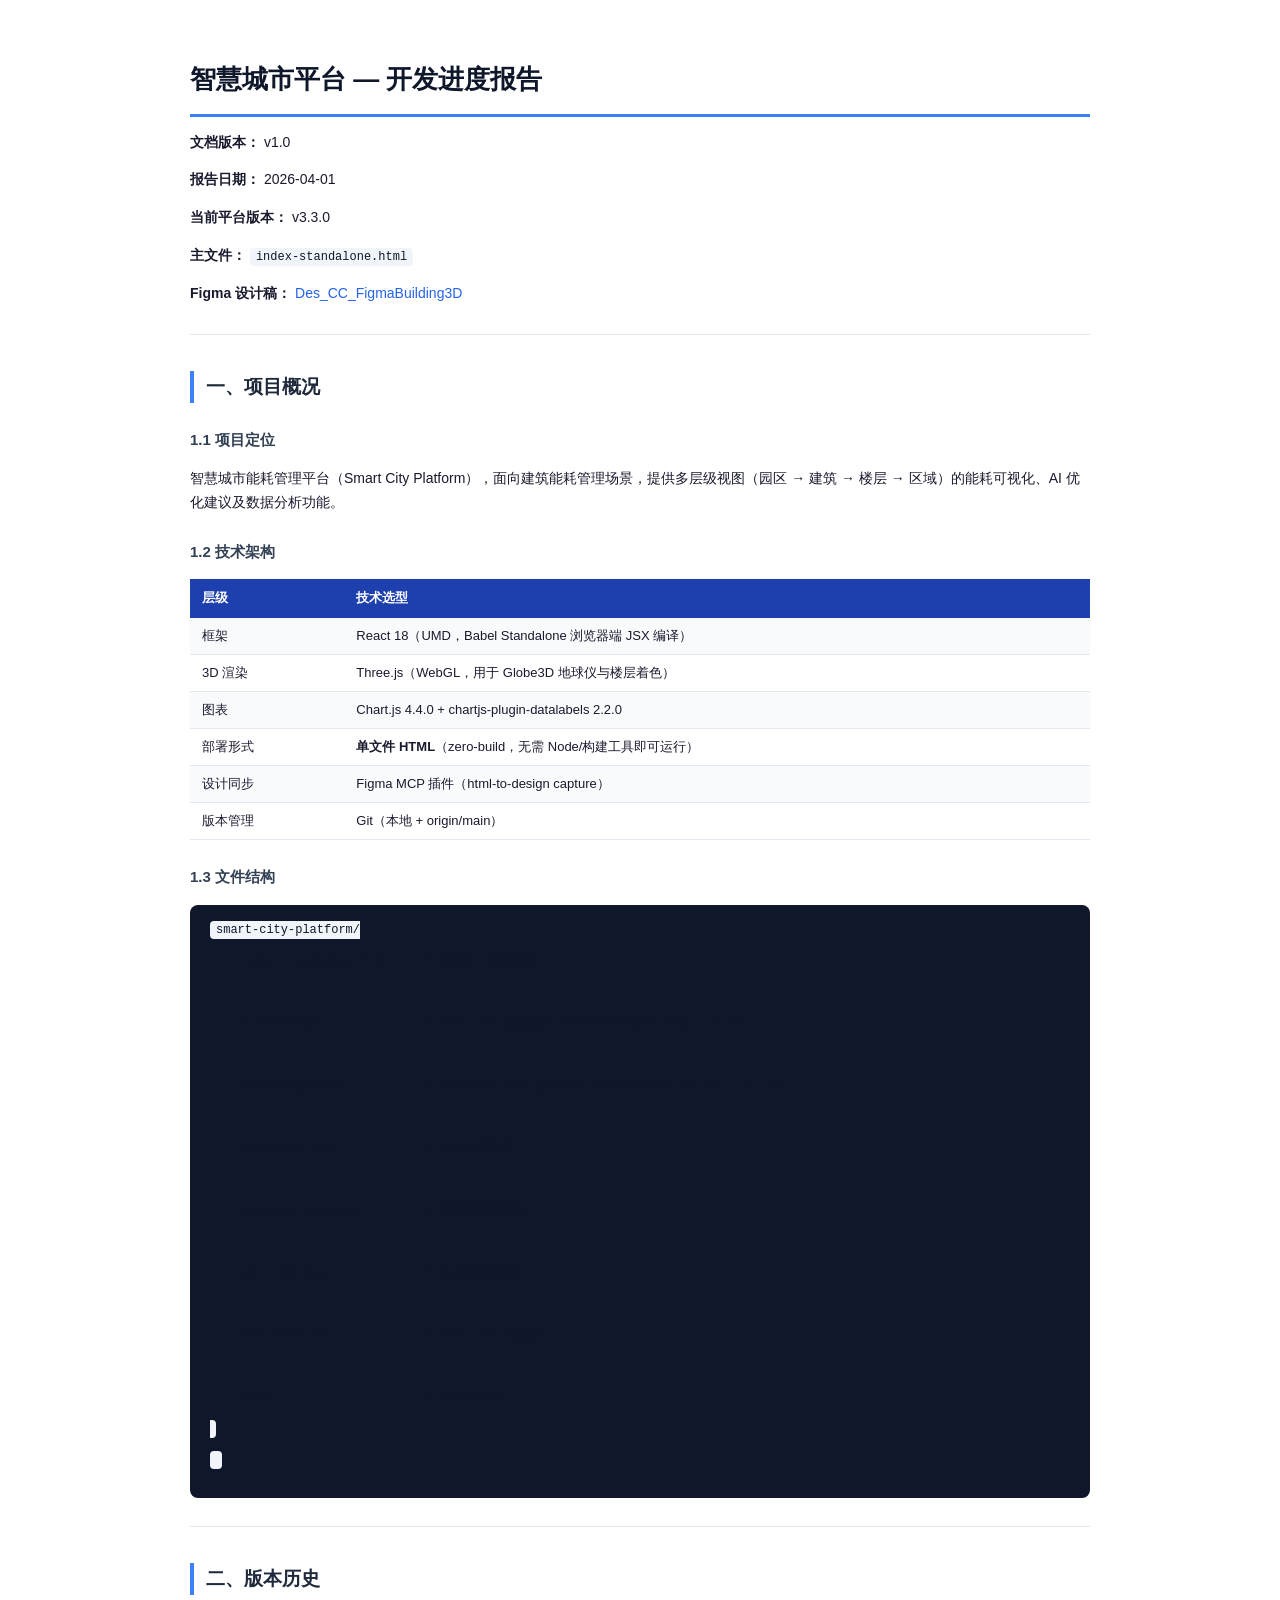
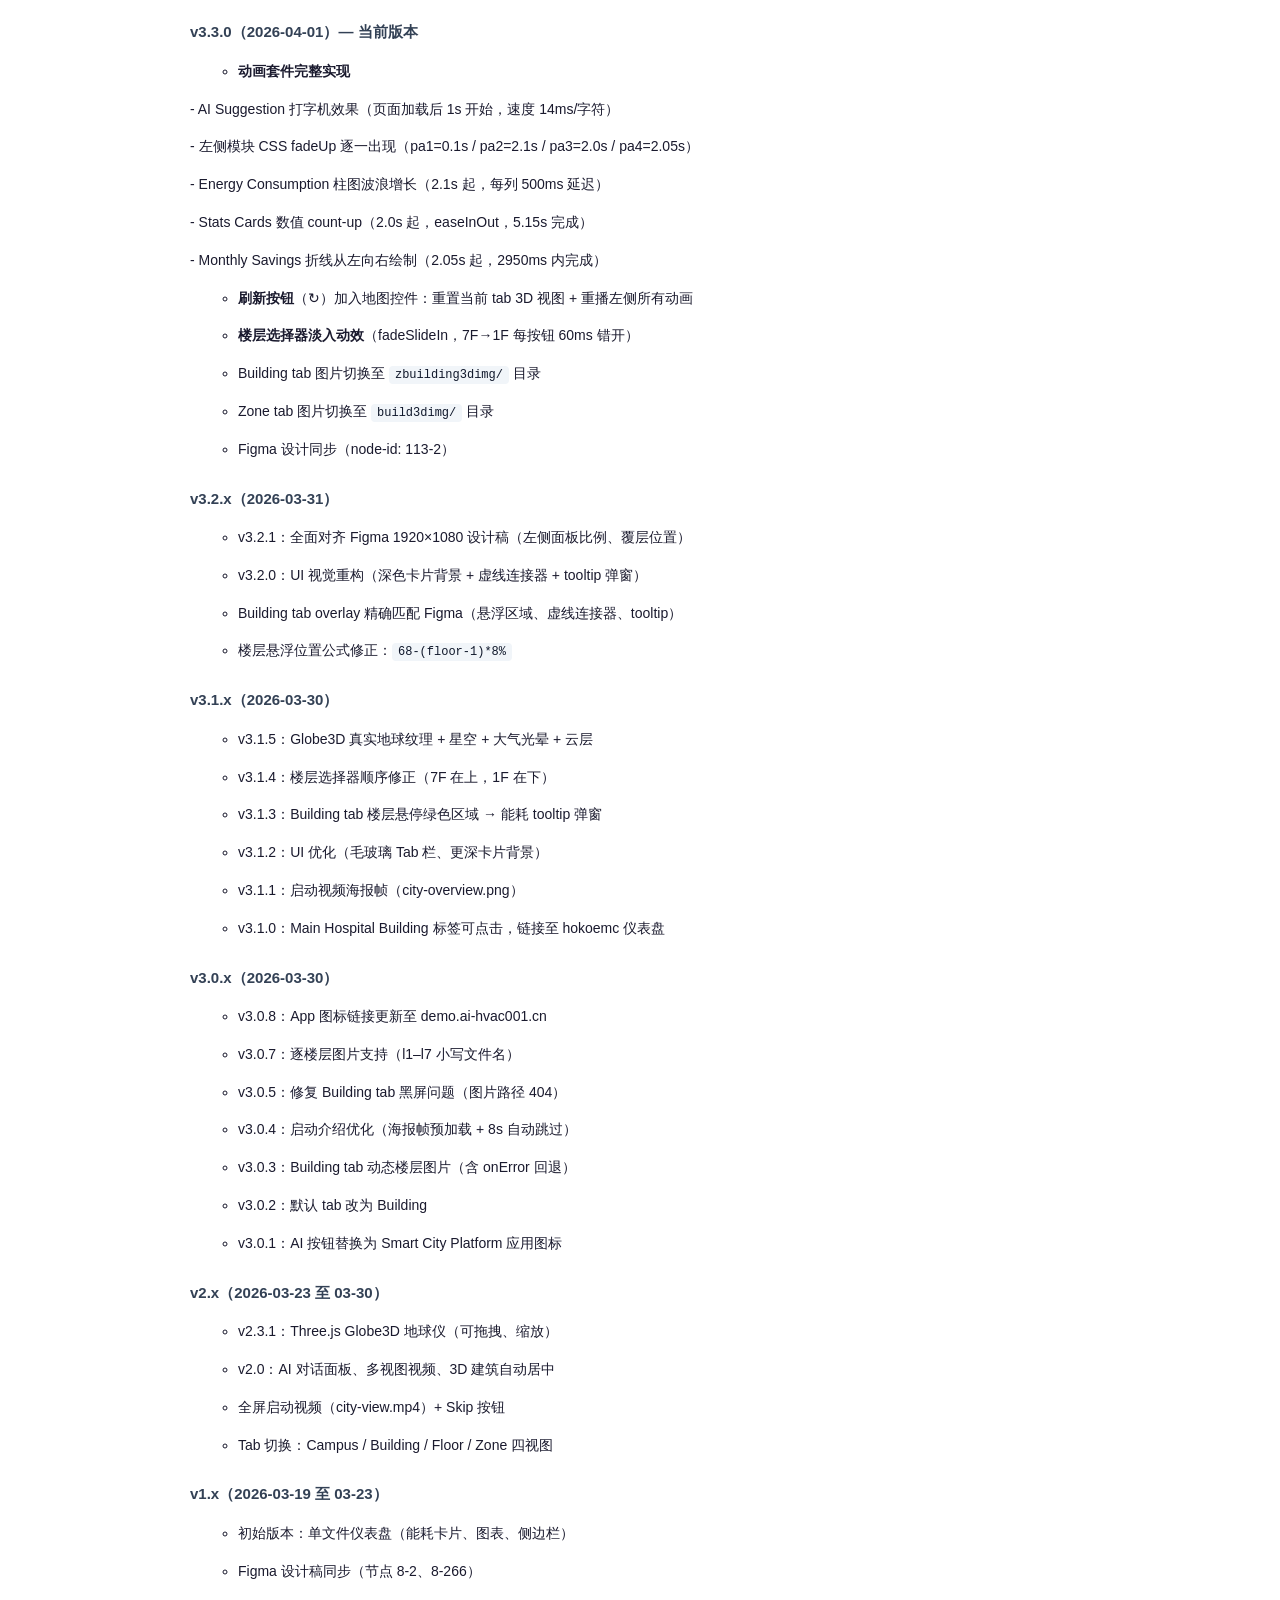
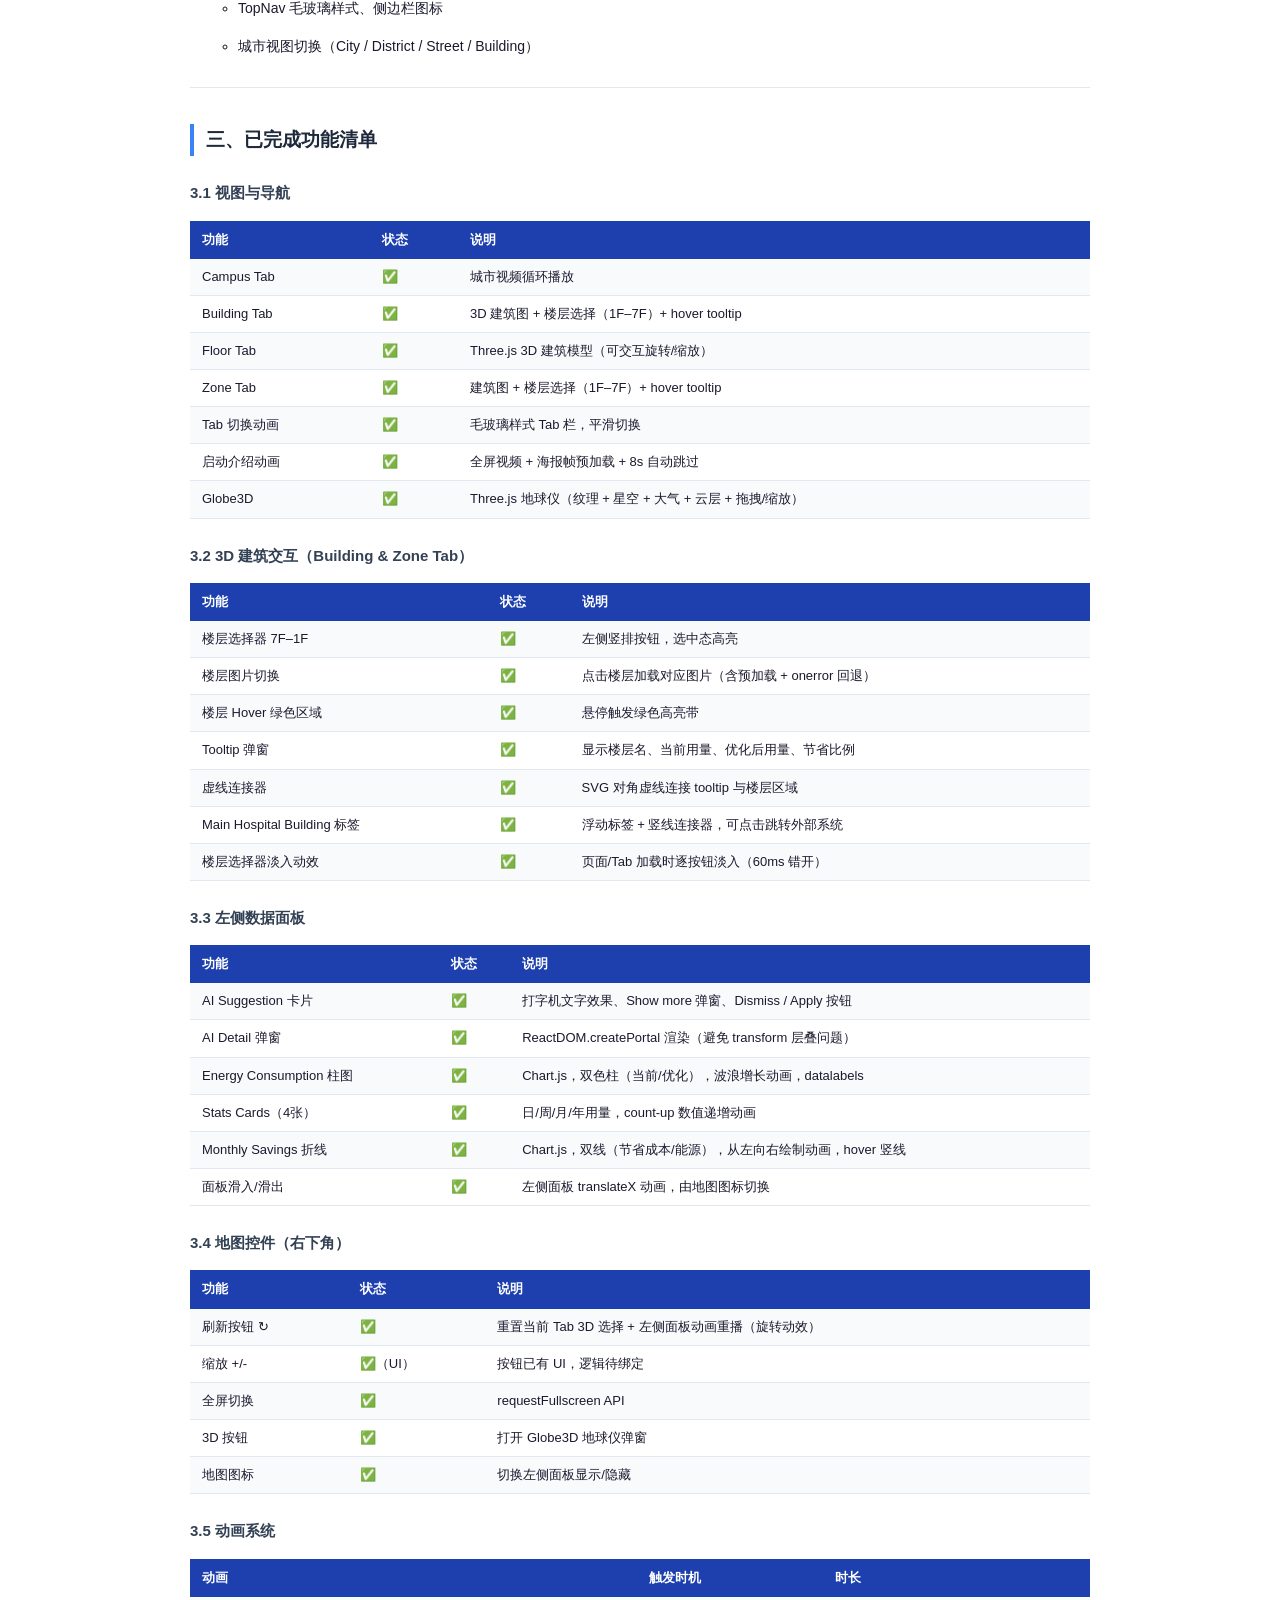
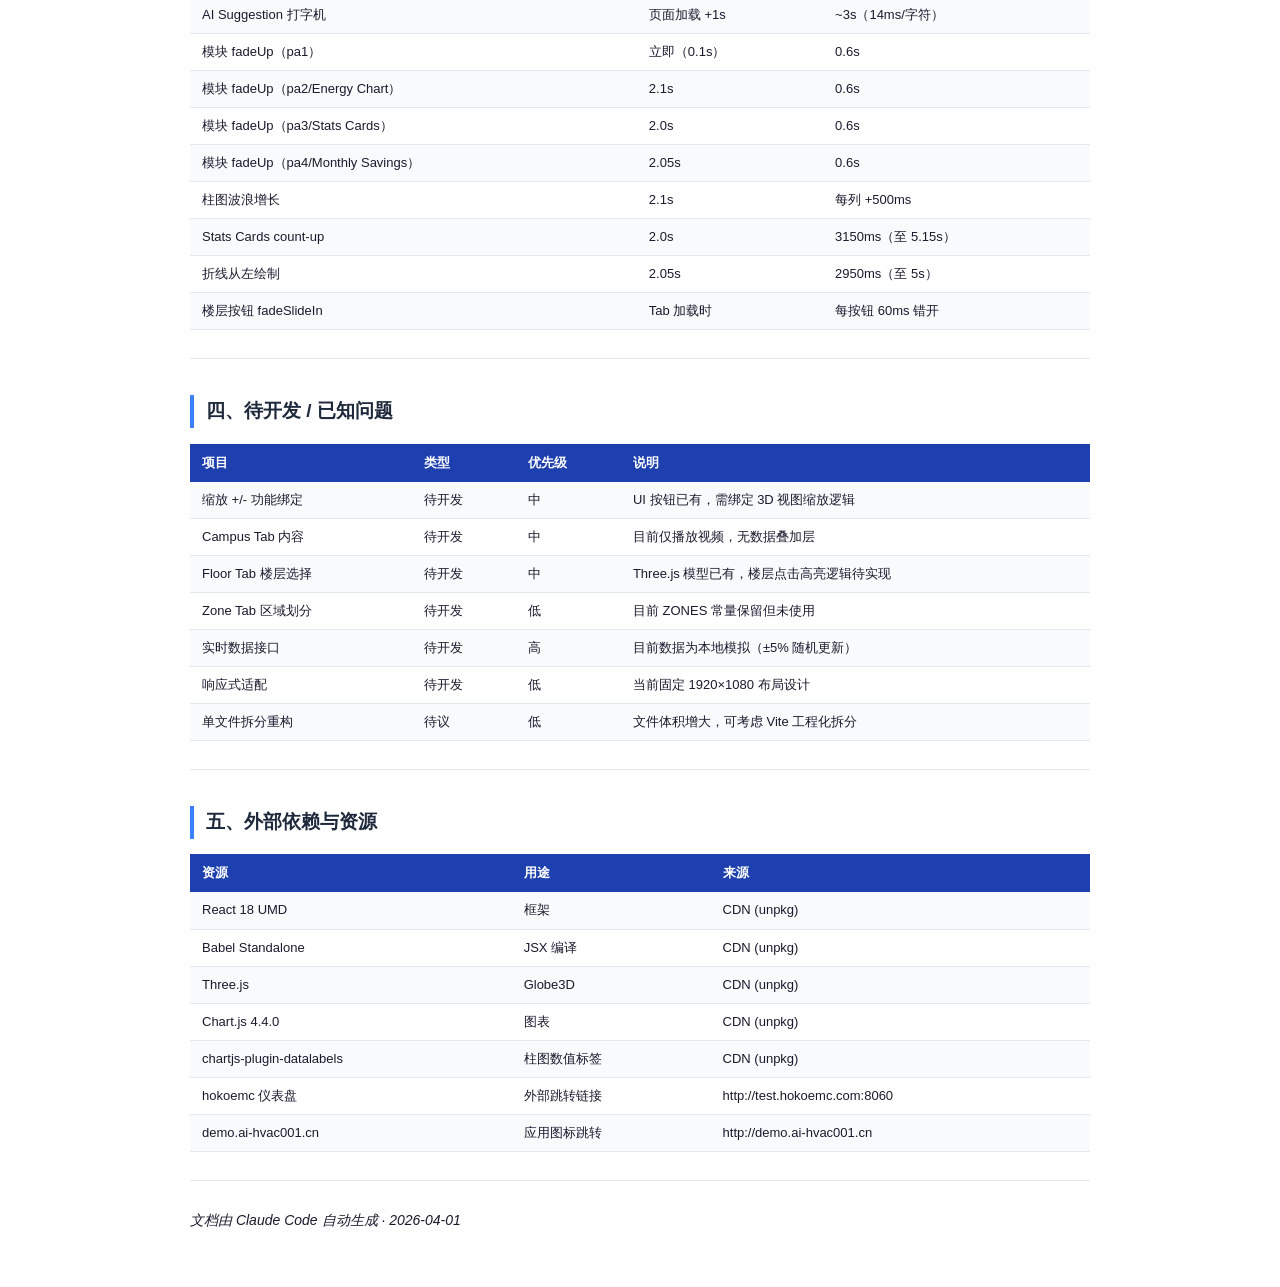
==== docs/开发进度报告.html @ b99f5bdb "docs: 新增开发进度报告与需求分析文档（MD + PDF） - 开发进度报告：版本历史(v1.x–v3.3.0)、功能清单、动画时序、待开发项 - 需求分析文档(PRD)：产品目标、用户角色、各模" ====
<!DOCTYPE html><html><head><meta charset="UTF-8"><title>开发进度报告</title><style>body{font-family:-apple-system,BlinkMacSystemFont,'PingFang SC','Helvetica Neue',sans-serif;color:#1a1a2e;background:#fff;max-width:900px;margin:0 auto;padding:40px 48px;font-size:14px;line-height:1.7}
h1{font-size:26px;font-weight:700;color:#0f172a;border-bottom:3px solid #3b82f6;padding-bottom:12px;margin-bottom:8px}
h2{font-size:19px;font-weight:700;color:#1e293b;margin-top:36px;border-left:4px solid #3b82f6;padding-left:12px}
h3{font-size:15px;font-weight:600;color:#334155;margin-top:24px}
h4{font-size:14px;font-weight:600;color:#475569;margin-top:16px}
table{border-collapse:collapse;width:100%;margin:12px 0 20px;font-size:13px}
th{background:#1e40af;color:#fff;padding:8px 12px;text-align:left;font-weight:600}
td{padding:7px 12px;border-bottom:1px solid #e2e8f0}
tr:nth-child(even) td{background:#f8fafc}
code{background:#f1f5f9;padding:2px 6px;border-radius:4px;font-family:'SF Mono','Fira Code',monospace;font-size:12px;color:#0f172a}
pre{background:#0f172a;color:#e2e8f0;padding:16px 20px;border-radius:8px;overflow-x:auto;font-size:12px;line-height:1.6}
blockquote{border-left:4px solid #94a3b8;margin:0;padding:4px 16px;color:#64748b}
.meta{color:#64748b;font-size:13px;margin-bottom:4px}
hr{border:none;border-top:1px solid #e2e8f0;margin:28px 0}
a{color:#2563eb;text-decoration:none}
ul,ol{padding-left:24px}
li{margin:4px 0}
</style></head><body><h1>智慧城市平台 — 开发进度报告</h1>
<p><strong>文档版本：</strong> v1.0</p>
<p><strong>报告日期：</strong> 2026-04-01</p>
<p><strong>当前平台版本：</strong> v3.3.0</p>
<p><strong>主文件：</strong> <code>index-standalone.html</code></p>
<p><strong>Figma 设计稿：</strong> <a href="https://www.figma.com/design/zOsnUZun5PyXPgfz926Agg/">Des_CC_FigmaBuilding3D</a></p>
<hr>
<h2>一、项目概况</h2>
<h3>1.1 项目定位</h3>
<p>智慧城市能耗管理平台（Smart City Platform），面向建筑能耗管理场景，提供多层级视图（园区 → 建筑 → 楼层 → 区域）的能耗可视化、AI 优化建议及数据分析功能。</p>
<h3>1.2 技术架构</h3>
<table><tr><th>层级</th><th>技术选型</th></tr><tr><td>框架</td><td>React 18（UMD，Babel Standalone 浏览器端 JSX 编译）</td></tr><tr><td>3D 渲染</td><td>Three.js（WebGL，用于 Globe3D 地球仪与楼层着色）</td></tr><tr><td>图表</td><td>Chart.js 4.4.0 + chartjs-plugin-datalabels 2.2.0</td></tr><tr><td>部署形式</td><td><strong>单文件 HTML</strong>（zero-build，无需 Node/构建工具即可运行）</td></tr><tr><td>设计同步</td><td>Figma MCP 插件（html-to-design capture）</td></tr><tr><td>版本管理</td><td>Git（本地 + origin/main）</td></tr></table>
<h3>1.3 文件结构</h3>
<pre><code>smart-city-platform/
<p>├── index-standalone.html     # 主文件（全部代码）</p>
<p>├── build3dimg/               # Zone tab 楼层图片（build3dimg-mr.png + l1–l7）</p>
<p>├── zbuilding3dimg/           # Building tab 楼层图片（zbuilding3d-mr.png + l1–l7）</p>
<p>├── city-view.mp4             # 启动动画视频</p>
<p>├── city-overview.png         # 启动视频海报帧</p>
<p>├── app-icon.png              # 右上角应用图标</p>
<p>├── zone-view.png             # Zone tab 背景图</p>
<p>└── docs/                     # 本文档目录</p>
<p></code></pre></p>
<hr>
<h2>二、版本历史</h2>
<h3>v3.3.0（2026-04-01）— 当前版本</h3>
<ul><ul><li><strong>动画套件完整实现</strong></li></ul></ul>
<p>  - AI Suggestion 打字机效果（页面加载后 1s 开始，速度 14ms/字符）</p>
<p>  - 左侧模块 CSS fadeUp 逐一出现（pa1=0.1s / pa2=2.1s / pa3=2.0s / pa4=2.05s）</p>
<p>  - Energy Consumption 柱图波浪增长（2.1s 起，每列 500ms 延迟）</p>
<p>  - Stats Cards 数值 count-up（2.0s 起，easeInOut，5.15s 完成）</p>
<p>  - Monthly Savings 折线从左向右绘制（2.05s 起，2950ms 内完成）</p>
<ul><ul><li><strong>刷新按钮</strong>（↻）加入地图控件：重置当前 tab 3D 视图 + 重播左侧所有动画</li>
<p></ul><ul><li><strong>楼层选择器淡入动效</strong>（fadeSlideIn，7F→1F 每按钮 60ms 错开）</li></p>
<p></ul><ul><li>Building tab 图片切换至 <code>zbuilding3dimg/</code> 目录</li></p>
<p></ul><ul><li>Zone tab 图片切换至 <code>build3dimg/</code> 目录</li></p>
<p></ul><ul><li>Figma 设计同步（node-id: 113-2）</li></ul></ul></p>
<h3>v3.2.x（2026-03-31）</h3>
<ul><ul><li>v3.2.1：全面对齐 Figma 1920×1080 设计稿（左侧面板比例、覆层位置）</li>
<p></ul><ul><li>v3.2.0：UI 视觉重构（深色卡片背景 + 虚线连接器 + tooltip 弹窗）</li></p>
<p></ul><ul><li>Building tab overlay 精确匹配 Figma（悬浮区域、虚线连接器、tooltip）</li></p>
<p></ul><ul><li>楼层悬浮位置公式修正：<code>68-(floor-1)*8%</code></li></ul></ul></p>
<h3>v3.1.x（2026-03-30）</h3>
<ul><ul><li>v3.1.5：Globe3D 真实地球纹理 + 星空 + 大气光晕 + 云层</li>
<p></ul><ul><li>v3.1.4：楼层选择器顺序修正（7F 在上，1F 在下）</li></p>
<p></ul><ul><li>v3.1.3：Building tab 楼层悬停绿色区域 → 能耗 tooltip 弹窗</li></p>
<p></ul><ul><li>v3.1.2：UI 优化（毛玻璃 Tab 栏、更深卡片背景）</li></p>
<p></ul><ul><li>v3.1.1：启动视频海报帧（city-overview.png）</li></p>
<p></ul><ul><li>v3.1.0：Main Hospital Building 标签可点击，链接至 hokoemc 仪表盘</li></ul></ul></p>
<h3>v3.0.x（2026-03-30）</h3>
<ul><ul><li>v3.0.8：App 图标链接更新至 demo.ai-hvac001.cn</li>
<p></ul><ul><li>v3.0.7：逐楼层图片支持（l1–l7 小写文件名）</li></p>
<p></ul><ul><li>v3.0.5：修复 Building tab 黑屏问题（图片路径 404）</li></p>
<p></ul><ul><li>v3.0.4：启动介绍优化（海报帧预加载 + 8s 自动跳过）</li></p>
<p></ul><ul><li>v3.0.3：Building tab 动态楼层图片（含 onError 回退）</li></p>
<p></ul><ul><li>v3.0.2：默认 tab 改为 Building</li></p>
<p></ul><ul><li>v3.0.1：AI 按钮替换为 Smart City Platform 应用图标</li></ul></ul></p>
<h3>v2.x（2026-03-23 至 03-30）</h3>
<ul><ul><li>v2.3.1：Three.js Globe3D 地球仪（可拖拽、缩放）</li>
<p></ul><ul><li>v2.0：AI 对话面板、多视图视频、3D 建筑自动居中</li></p>
<p></ul><ul><li>全屏启动视频（city-view.mp4）+ Skip 按钮</li></p>
<p></ul><ul><li>Tab 切换：Campus / Building / Floor / Zone 四视图</li></ul></ul></p>
<h3>v1.x（2026-03-19 至 03-23）</h3>
<ul><ul><li>初始版本：单文件仪表盘（能耗卡片、图表、侧边栏）</li>
<p></ul><ul><li>Figma 设计稿同步（节点 8-2、8-266）</li></p>
<p></ul><ul><li>TopNav 毛玻璃样式、侧边栏图标</li></p>
<p></ul><ul><li>城市视图切换（City / District / Street / Building）</li></ul></ul></p>
<hr>
<h2>三、已完成功能清单</h2>
<h3>3.1 视图与导航</h3>
<table><tr><th>功能</th><th>状态</th><th>说明</th></tr><tr><td>Campus Tab</td><td>✅</td><td>城市视频循环播放</td></tr><tr><td>Building Tab</td><td>✅</td><td>3D 建筑图 + 楼层选择（1F–7F）+ hover tooltip</td></tr><tr><td>Floor Tab</td><td>✅</td><td>Three.js 3D 建筑模型（可交互旋转/缩放）</td></tr><tr><td>Zone Tab</td><td>✅</td><td>建筑图 + 楼层选择（1F–7F）+ hover tooltip</td></tr><tr><td>Tab 切换动画</td><td>✅</td><td>毛玻璃样式 Tab 栏，平滑切换</td></tr><tr><td>启动介绍动画</td><td>✅</td><td>全屏视频 + 海报帧预加载 + 8s 自动跳过</td></tr><tr><td>Globe3D</td><td>✅</td><td>Three.js 地球仪（纹理 + 星空 + 大气 + 云层 + 拖拽/缩放）</td></tr></table>
<h3>3.2 3D 建筑交互（Building & Zone Tab）</h3>
<table><tr><th>功能</th><th>状态</th><th>说明</th></tr><tr><td>楼层选择器 7F–1F</td><td>✅</td><td>左侧竖排按钮，选中态高亮</td></tr><tr><td>楼层图片切换</td><td>✅</td><td>点击楼层加载对应图片（含预加载 + onerror 回退）</td></tr><tr><td>楼层 Hover 绿色区域</td><td>✅</td><td>悬停触发绿色高亮带</td></tr><tr><td>Tooltip 弹窗</td><td>✅</td><td>显示楼层名、当前用量、优化后用量、节省比例</td></tr><tr><td>虚线连接器</td><td>✅</td><td>SVG 对角虚线连接 tooltip 与楼层区域</td></tr><tr><td>Main Hospital Building 标签</td><td>✅</td><td>浮动标签 + 竖线连接器，可点击跳转外部系统</td></tr><tr><td>楼层选择器淡入动效</td><td>✅</td><td>页面/Tab 加载时逐按钮淡入（60ms 错开）</td></tr></table>
<h3>3.3 左侧数据面板</h3>
<table><tr><th>功能</th><th>状态</th><th>说明</th></tr><tr><td>AI Suggestion 卡片</td><td>✅</td><td>打字机文字效果、Show more 弹窗、Dismiss / Apply 按钮</td></tr><tr><td>AI Detail 弹窗</td><td>✅</td><td>ReactDOM.createPortal 渲染（避免 transform 层叠问题）</td></tr><tr><td>Energy Consumption 柱图</td><td>✅</td><td>Chart.js，双色柱（当前/优化），波浪增长动画，datalabels</td></tr><tr><td>Stats Cards（4张）</td><td>✅</td><td>日/周/月/年用量，count-up 数值递增动画</td></tr><tr><td>Monthly Savings 折线</td><td>✅</td><td>Chart.js，双线（节省成本/能源），从左向右绘制动画，hover 竖线</td></tr><tr><td>面板滑入/滑出</td><td>✅</td><td>左侧面板 translateX 动画，由地图图标切换</td></tr></table>
<h3>3.4 地图控件（右下角）</h3>
<table><tr><th>功能</th><th>状态</th><th>说明</th></tr><tr><td>刷新按钮 ↻</td><td>✅</td><td>重置当前 Tab 3D 选择 + 左侧面板动画重播（旋转动效）</td></tr><tr><td>缩放 +/-</td><td>✅（UI）</td><td>按钮已有 UI，逻辑待绑定</td></tr><tr><td>全屏切换</td><td>✅</td><td>requestFullscreen API</td></tr><tr><td>3D 按钮</td><td>✅</td><td>打开 Globe3D 地球仪弹窗</td></tr><tr><td>地图图标</td><td>✅</td><td>切换左侧面板显示/隐藏</td></tr></table>
<h3>3.5 动画系统</h3>
<table><tr><th>动画</th><th>触发时机</th><th>时长</th></tr><tr><td>AI Suggestion 打字机</td><td>页面加载 +1s</td><td>~3s（14ms/字符）</td></tr><tr><td>模块 fadeUp（pa1）</td><td>立即（0.1s）</td><td>0.6s</td></tr><tr><td>模块 fadeUp（pa2/Energy Chart）</td><td>2.1s</td><td>0.6s</td></tr><tr><td>模块 fadeUp（pa3/Stats Cards）</td><td>2.0s</td><td>0.6s</td></tr><tr><td>模块 fadeUp（pa4/Monthly Savings）</td><td>2.05s</td><td>0.6s</td></tr><tr><td>柱图波浪增长</td><td>2.1s</td><td>每列 +500ms</td></tr><tr><td>Stats Cards count-up</td><td>2.0s</td><td>3150ms（至 5.15s）</td></tr><tr><td>折线从左绘制</td><td>2.05s</td><td>2950ms（至 5s）</td></tr><tr><td>楼层按钮 fadeSlideIn</td><td>Tab 加载时</td><td>每按钮 60ms 错开</td></tr></table>
<hr>
<h2>四、待开发 / 已知问题</h2>
<table><tr><th>项目</th><th>类型</th><th>优先级</th><th>说明</th></tr><tr><td>缩放 +/- 功能绑定</td><td>待开发</td><td>中</td><td>UI 按钮已有，需绑定 3D 视图缩放逻辑</td></tr><tr><td>Campus Tab 内容</td><td>待开发</td><td>中</td><td>目前仅播放视频，无数据叠加层</td></tr><tr><td>Floor Tab 楼层选择</td><td>待开发</td><td>中</td><td>Three.js 模型已有，楼层点击高亮逻辑待实现</td></tr><tr><td>Zone Tab 区域划分</td><td>待开发</td><td>低</td><td>目前 ZONES 常量保留但未使用</td></tr><tr><td>实时数据接口</td><td>待开发</td><td>高</td><td>目前数据为本地模拟（±5% 随机更新）</td></tr><tr><td>响应式适配</td><td>待开发</td><td>低</td><td>当前固定 1920×1080 布局设计</td></tr><tr><td>单文件拆分重构</td><td>待议</td><td>低</td><td>文件体积增大，可考虑 Vite 工程化拆分</td></tr></table>
<hr>
<h2>五、外部依赖与资源</h2>
<table><tr><th>资源</th><th>用途</th><th>来源</th></tr><tr><td>React 18 UMD</td><td>框架</td><td>CDN (unpkg)</td></tr><tr><td>Babel Standalone</td><td>JSX 编译</td><td>CDN (unpkg)</td></tr><tr><td>Three.js</td><td>Globe3D</td><td>CDN (unpkg)</td></tr><tr><td>Chart.js 4.4.0</td><td>图表</td><td>CDN (unpkg)</td></tr><tr><td>chartjs-plugin-datalabels</td><td>柱图数值标签</td><td>CDN (unpkg)</td></tr><tr><td>hokoemc 仪表盘</td><td>外部跳转链接</td><td>http://test.hokoemc.com:8060</td></tr><tr><td>demo.ai-hvac001.cn</td><td>应用图标跳转</td><td>http://demo.ai-hvac001.cn</td></tr></table>
<hr>
<p><em>文档由 Claude Code 自动生成 · 2026-04-01</em></p></body></html>
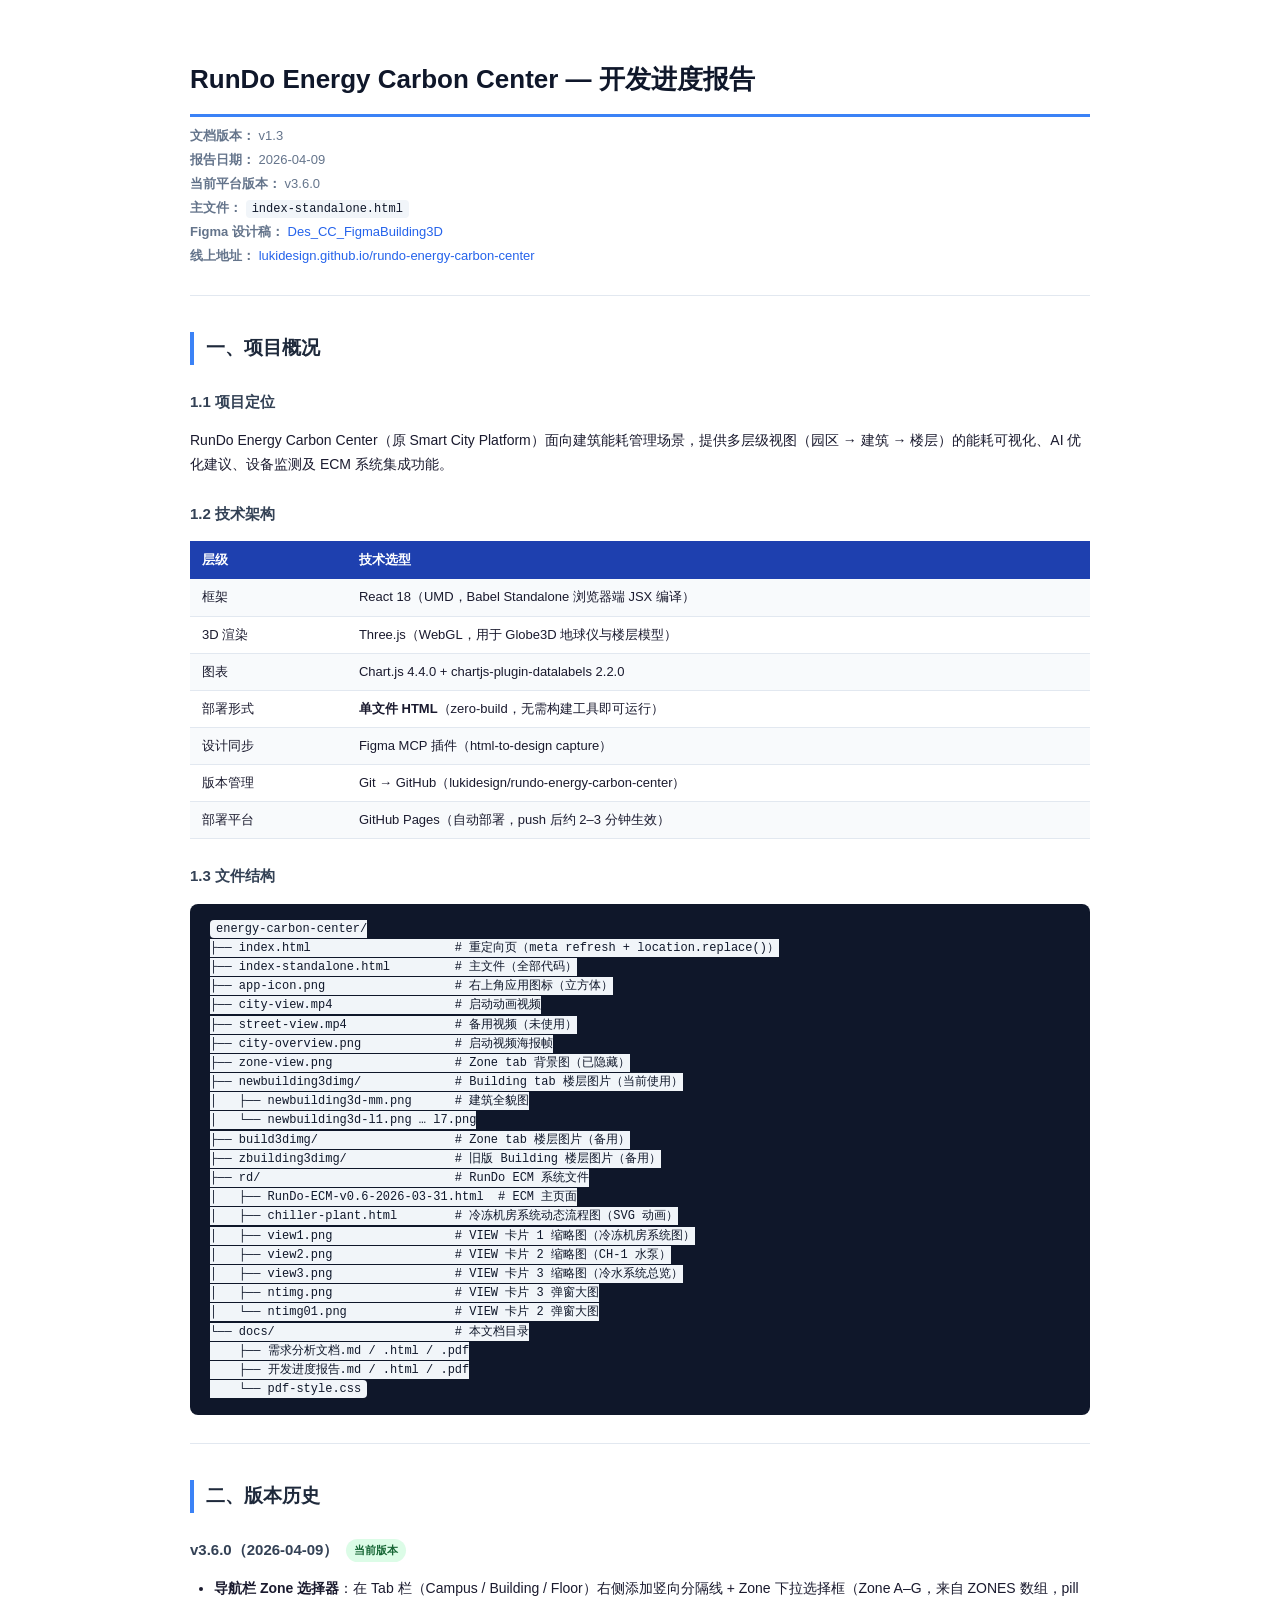
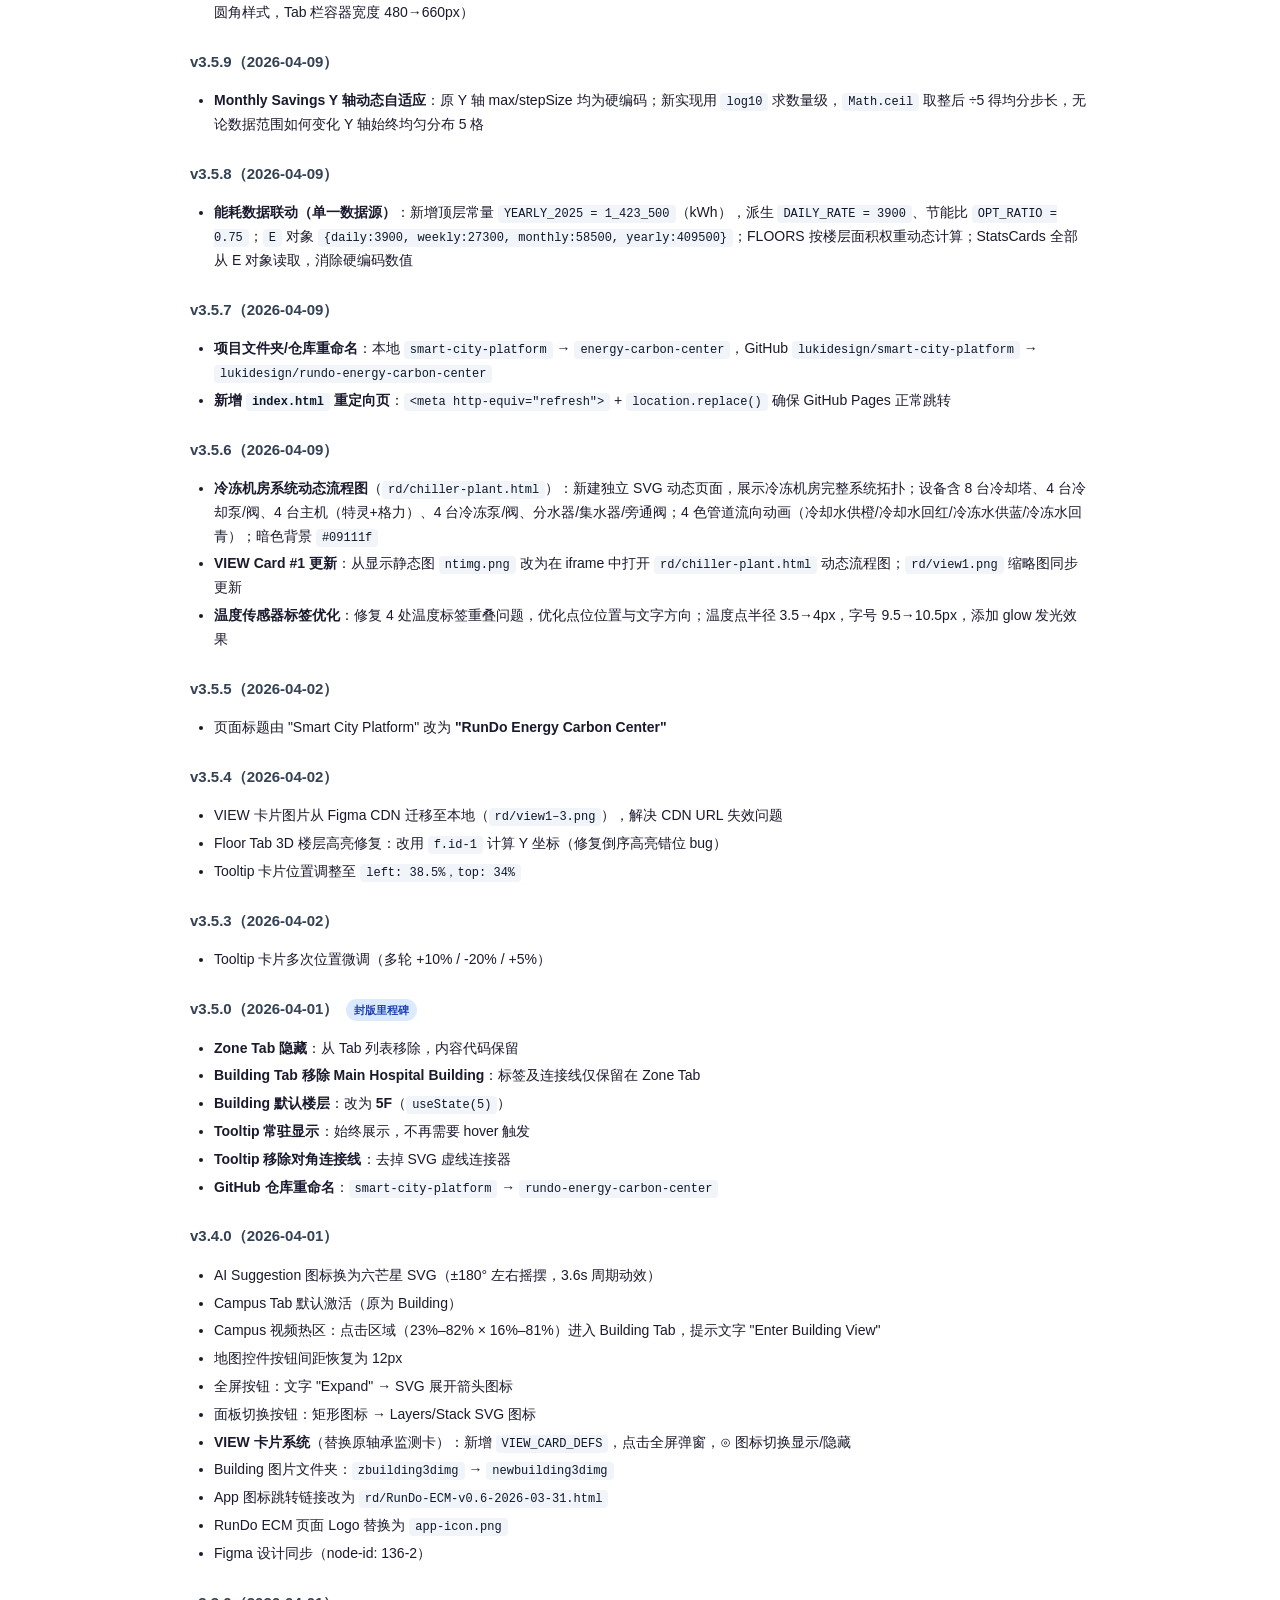
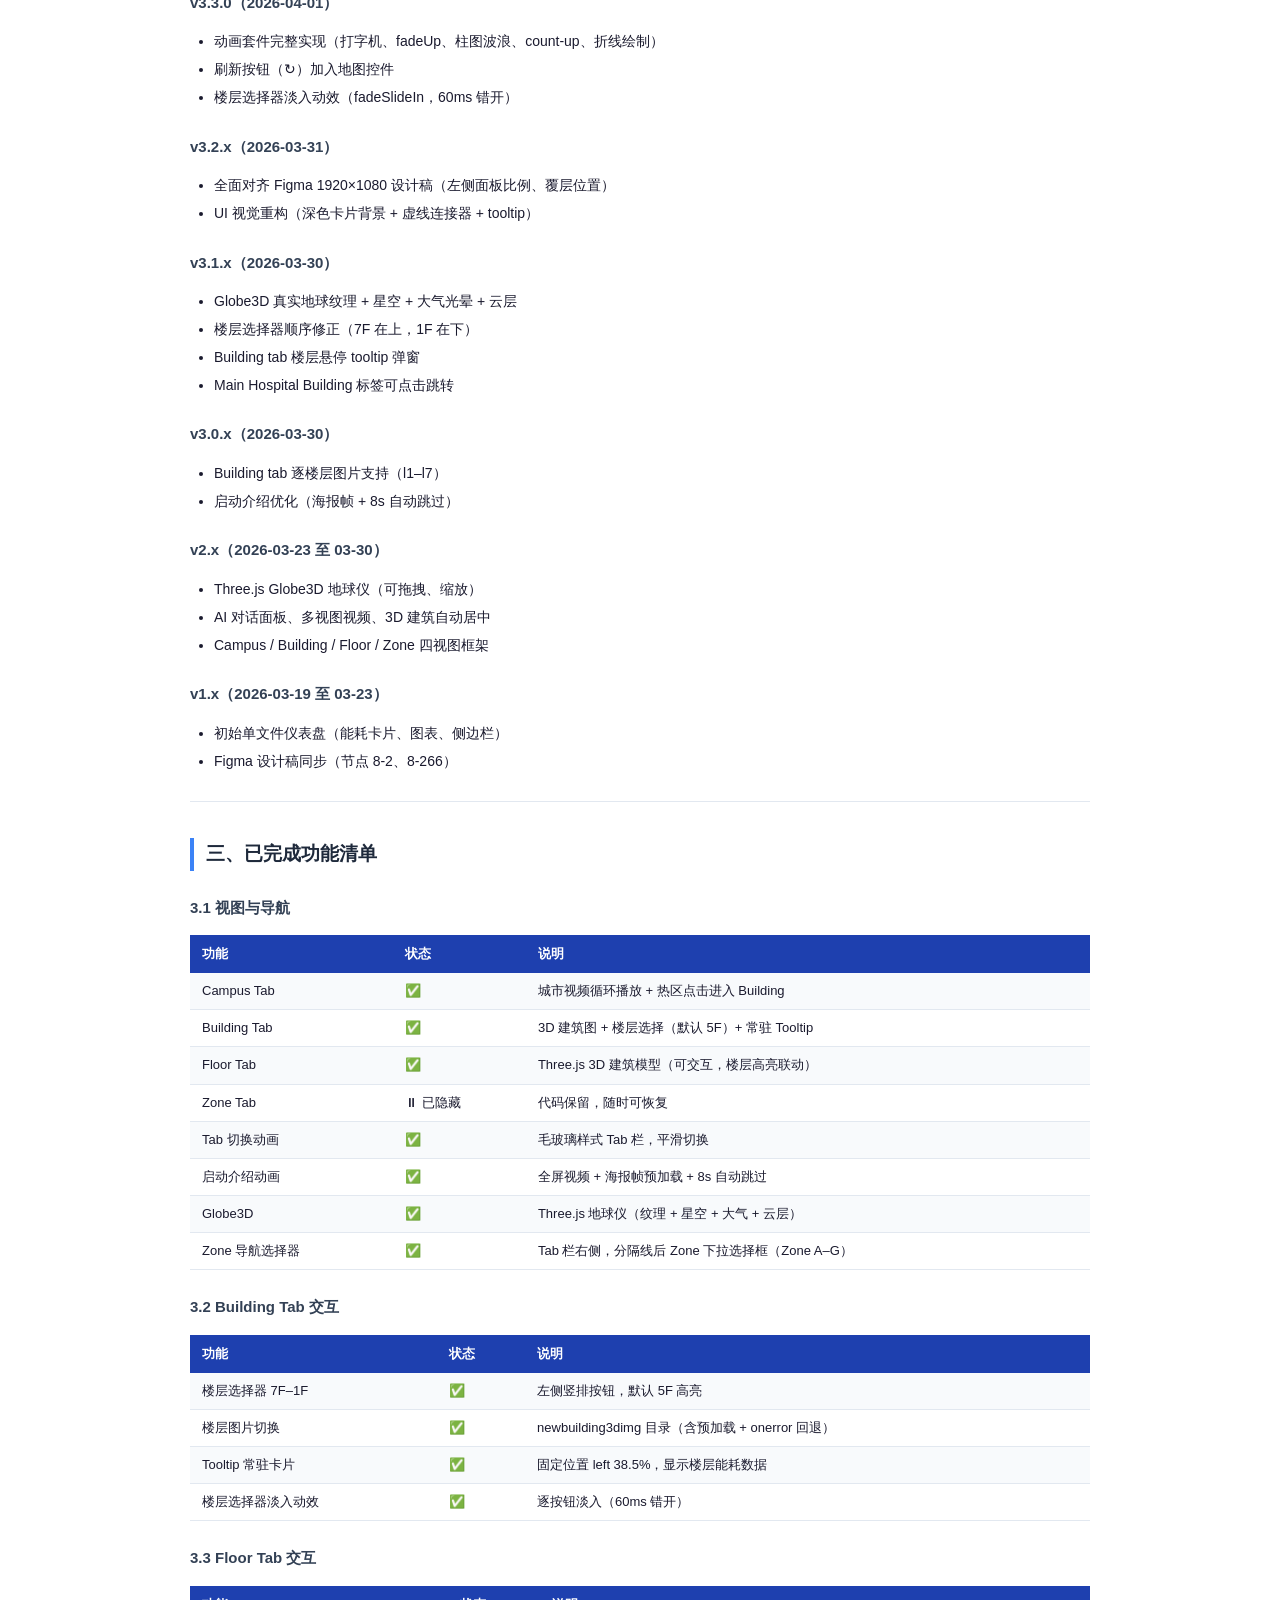
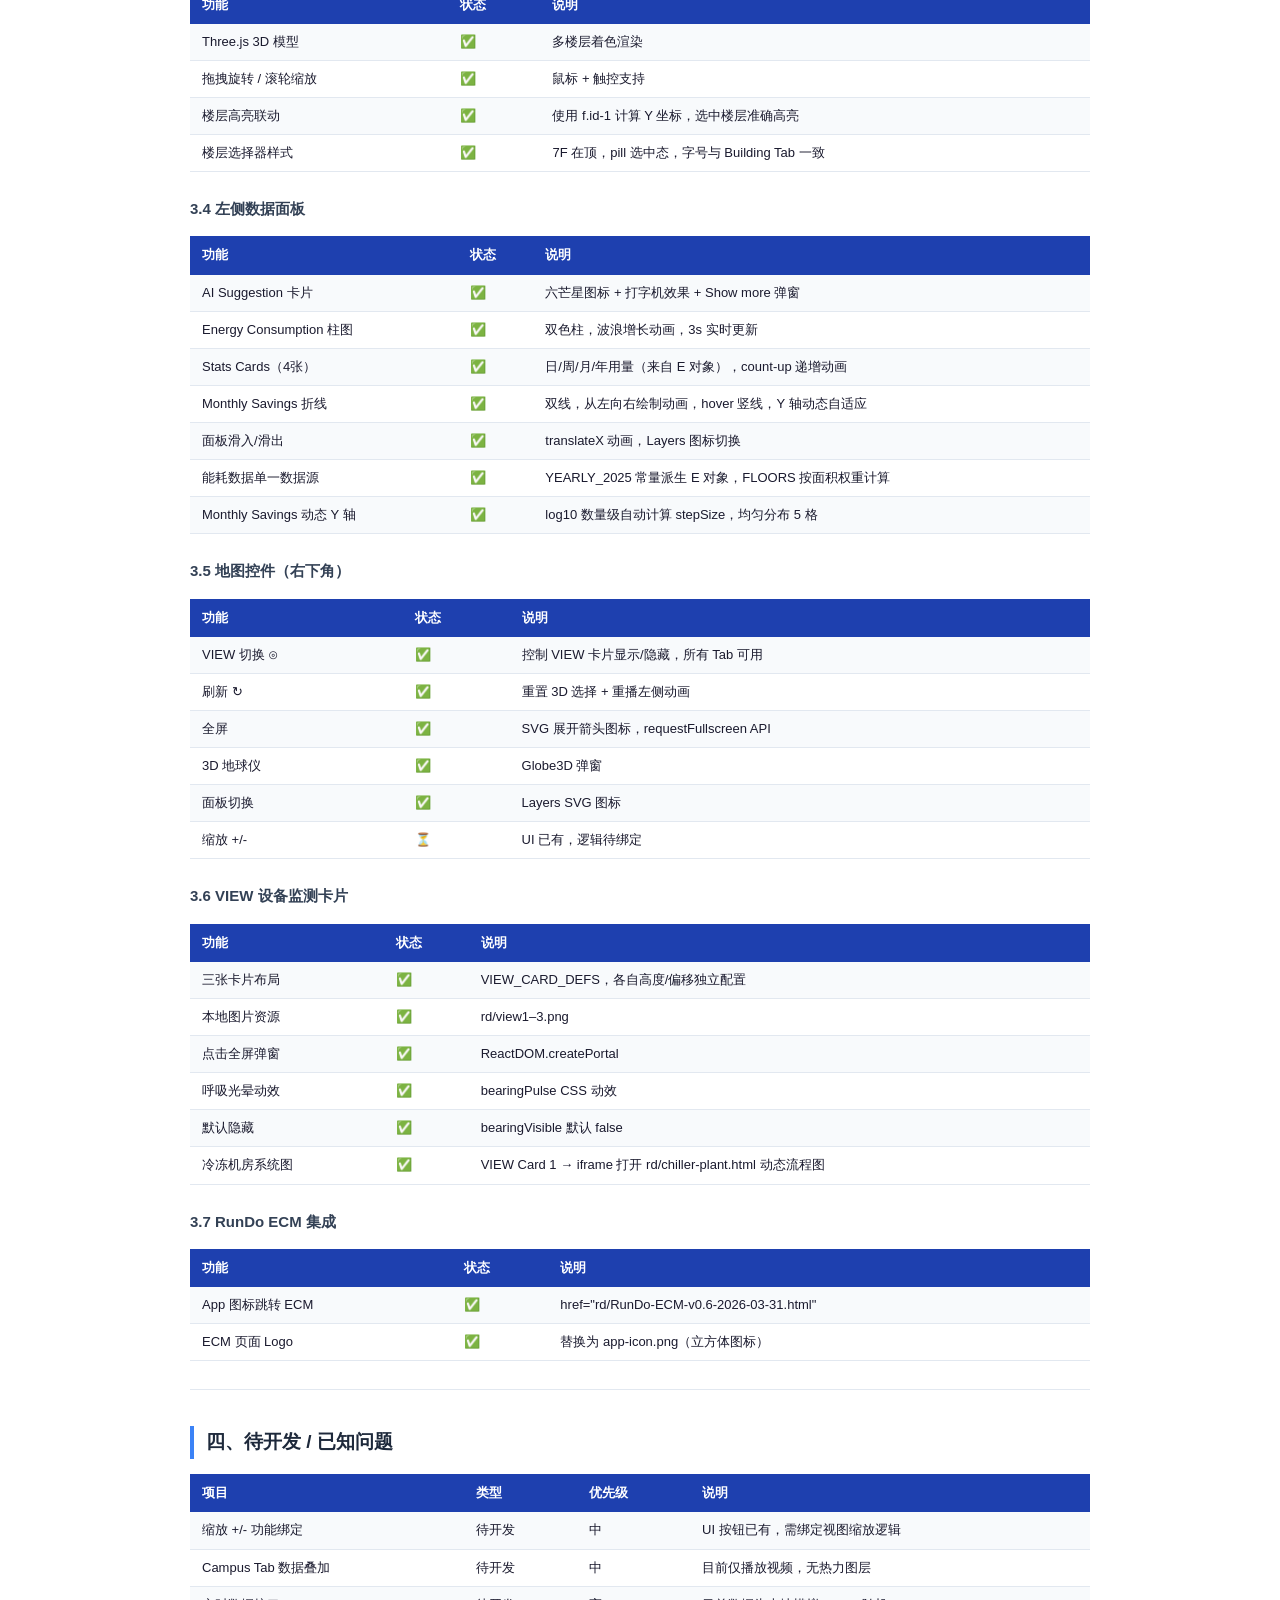
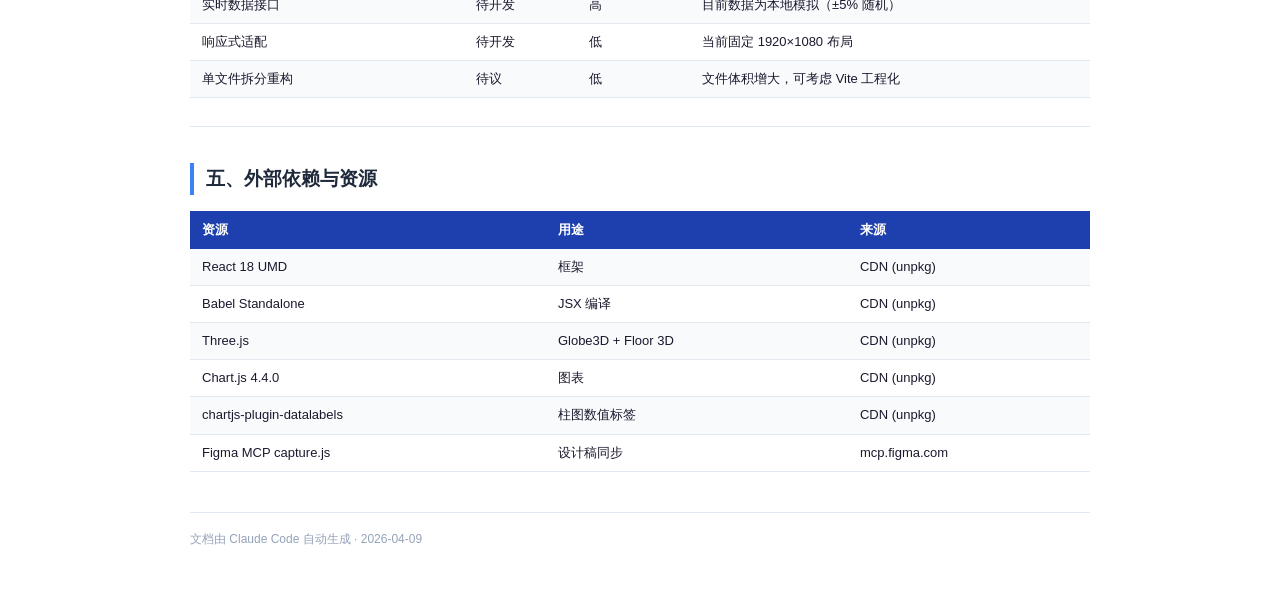
==== commit 2521c622: "docs: 补充开发文档与需求文档至 v3.6.0 - 文档版本 v1.2 → v1.3，日期更新至 2026-04-09 - 新增版本历史 v3.5.6–v3.6.0（冷冻机房图、数据联动、动态Y轴" ====
--- a/docs/开发进度报告.html
+++ b/docs/开发进度报告.html
@@ -9,96 +9,265 @@
 tr:nth-child(even) td{background:#f8fafc}
 code{background:#f1f5f9;padding:2px 6px;border-radius:4px;font-family:'SF Mono','Fira Code',monospace;font-size:12px;color:#0f172a}
 pre{background:#0f172a;color:#e2e8f0;padding:16px 20px;border-radius:8px;overflow-x:auto;font-size:12px;line-height:1.6}
-blockquote{border-left:4px solid #94a3b8;margin:0;padding:4px 16px;color:#64748b}
-.meta{color:#64748b;font-size:13px;margin-bottom:4px}
+blockquote{border-left:4px solid #94a3b8;margin:0;padding:4px 16px;color:#64748b;background:#f8fafc;border-radius:0 4px 4px 0}
 hr{border:none;border-top:1px solid #e2e8f0;margin:28px 0}
 a{color:#2563eb;text-decoration:none}
 ul,ol{padding-left:24px}
 li{margin:4px 0}
-</style></head><body><h1>智慧城市平台 — 开发进度报告</h1>
-<p><strong>文档版本：</strong> v1.0</p>
-<p><strong>报告日期：</strong> 2026-04-01</p>
-<p><strong>当前平台版本：</strong> v3.3.0</p>
-<p><strong>主文件：</strong> <code>index-standalone.html</code></p>
-<p><strong>Figma 设计稿：</strong> <a href="https://www.figma.com/design/zOsnUZun5PyXPgfz926Agg/">Des_CC_FigmaBuilding3D</a></p>
-<hr>
+.meta{color:#64748b;font-size:13px;margin:2px 0}
+.footer{color:#94a3b8;font-size:12px;margin-top:40px;padding-top:16px;border-top:1px solid #e2e8f0}
+.version-tag{display:inline-block;background:#dbeafe;color:#1e40af;font-size:11px;font-weight:600;padding:2px 8px;border-radius:20px;margin-left:8px;vertical-align:middle}
+.current{background:#dcfce7;color:#166534}
+</style></head><body>
+
+<h1>RunDo Energy Carbon Center — 开发进度报告</h1>
+<p class="meta"><strong>文档版本：</strong> v1.3</p>
+<p class="meta"><strong>报告日期：</strong> 2026-04-09</p>
+<p class="meta"><strong>当前平台版本：</strong> v3.6.0</p>
+<p class="meta"><strong>主文件：</strong> <code>index-standalone.html</code></p>
+<p class="meta"><strong>Figma 设计稿：</strong> <a href="https://www.figma.com/design/zOsnUZun5PyXPgfz926Agg/">Des_CC_FigmaBuilding3D</a></p>
+<p class="meta"><strong>线上地址：</strong> <a href="https://lukidesign.github.io/rundo-energy-carbon-center/index-standalone.html">lukidesign.github.io/rundo-energy-carbon-center</a></p>
+<hr>
+
 <h2>一、项目概况</h2>
 <h3>1.1 项目定位</h3>
-<p>智慧城市能耗管理平台（Smart City Platform），面向建筑能耗管理场景，提供多层级视图（园区 → 建筑 → 楼层 → 区域）的能耗可视化、AI 优化建议及数据分析功能。</p>
+<p>RunDo Energy Carbon Center（原 Smart City Platform）面向建筑能耗管理场景，提供多层级视图（园区 → 建筑 → 楼层）的能耗可视化、AI 优化建议、设备监测及 ECM 系统集成功能。</p>
+
 <h3>1.2 技术架构</h3>
-<table><tr><th>层级</th><th>技术选型</th></tr><tr><td>框架</td><td>React 18（UMD，Babel Standalone 浏览器端 JSX 编译）</td></tr><tr><td>3D 渲染</td><td>Three.js（WebGL，用于 Globe3D 地球仪与楼层着色）</td></tr><tr><td>图表</td><td>Chart.js 4.4.0 + chartjs-plugin-datalabels 2.2.0</td></tr><tr><td>部署形式</td><td><strong>单文件 HTML</strong>（zero-build，无需 Node/构建工具即可运行）</td></tr><tr><td>设计同步</td><td>Figma MCP 插件（html-to-design capture）</td></tr><tr><td>版本管理</td><td>Git（本地 + origin/main）</td></tr></table>
+<table><tr><th>层级</th><th>技术选型</th></tr>
+<tr><td>框架</td><td>React 18（UMD，Babel Standalone 浏览器端 JSX 编译）</td></tr>
+<tr><td>3D 渲染</td><td>Three.js（WebGL，用于 Globe3D 地球仪与楼层模型）</td></tr>
+<tr><td>图表</td><td>Chart.js 4.4.0 + chartjs-plugin-datalabels 2.2.0</td></tr>
+<tr><td>部署形式</td><td><strong>单文件 HTML</strong>（zero-build，无需构建工具即可运行）</td></tr>
+<tr><td>设计同步</td><td>Figma MCP 插件（html-to-design capture）</td></tr>
+<tr><td>版本管理</td><td>Git → GitHub（lukidesign/rundo-energy-carbon-center）</td></tr>
+<tr><td>部署平台</td><td>GitHub Pages（自动部署，push 后约 2–3 分钟生效）</td></tr>
+</table>
+
 <h3>1.3 文件结构</h3>
-<pre><code>smart-city-platform/
-<p>├── index-standalone.html     # 主文件（全部代码）</p>
-<p>├── build3dimg/               # Zone tab 楼层图片（build3dimg-mr.png + l1–l7）</p>
-<p>├── zbuilding3dimg/           # Building tab 楼层图片（zbuilding3d-mr.png + l1–l7）</p>
-<p>├── city-view.mp4             # 启动动画视频</p>
-<p>├── city-overview.png         # 启动视频海报帧</p>
-<p>├── app-icon.png              # 右上角应用图标</p>
-<p>├── zone-view.png             # Zone tab 背景图</p>
-<p>└── docs/                     # 本文档目录</p>
-<p></code></pre></p>
+<pre><code>energy-carbon-center/
+├── index.html                    # 重定向页（meta refresh + location.replace()）
+├── index-standalone.html         # 主文件（全部代码）
+├── app-icon.png                  # 右上角应用图标（立方体）
+├── city-view.mp4                 # 启动动画视频
+├── street-view.mp4               # 备用视频（未使用）
+├── city-overview.png             # 启动视频海报帧
+├── zone-view.png                 # Zone tab 背景图（已隐藏）
+├── newbuilding3dimg/             # Building tab 楼层图片（当前使用）
+│   ├── newbuilding3d-mm.png      # 建筑全貌图
+│   └── newbuilding3d-l1.png … l7.png
+├── build3dimg/                   # Zone tab 楼层图片（备用）
+├── zbuilding3dimg/               # 旧版 Building 楼层图片（备用）
+├── rd/                           # RunDo ECM 系统文件
+│   ├── RunDo-ECM-v0.6-2026-03-31.html  # ECM 主页面
+│   ├── chiller-plant.html        # 冷冻机房系统动态流程图（SVG 动画）
+│   ├── view1.png                 # VIEW 卡片 1 缩略图（冷冻机房系统图）
+│   ├── view2.png                 # VIEW 卡片 2 缩略图（CH-1 水泵）
+│   ├── view3.png                 # VIEW 卡片 3 缩略图（冷水系统总览）
+│   ├── ntimg.png                 # VIEW 卡片 3 弹窗大图
+│   └── ntimg01.png               # VIEW 卡片 2 弹窗大图
+└── docs/                         # 本文档目录
+    ├── 需求分析文档.md / .html / .pdf
+    ├── 开发进度报告.md / .html / .pdf
+    └── pdf-style.css</code></pre>
+
 <hr>
 <h2>二、版本历史</h2>
-<h3>v3.3.0（2026-04-01）— 当前版本</h3>
-<ul><ul><li><strong>动画套件完整实现</strong></li></ul></ul>
-<p>  - AI Suggestion 打字机效果（页面加载后 1s 开始，速度 14ms/字符）</p>
-<p>  - 左侧模块 CSS fadeUp 逐一出现（pa1=0.1s / pa2=2.1s / pa3=2.0s / pa4=2.05s）</p>
-<p>  - Energy Consumption 柱图波浪增长（2.1s 起，每列 500ms 延迟）</p>
-<p>  - Stats Cards 数值 count-up（2.0s 起，easeInOut，5.15s 完成）</p>
-<p>  - Monthly Savings 折线从左向右绘制（2.05s 起，2950ms 内完成）</p>
-<ul><ul><li><strong>刷新按钮</strong>（↻）加入地图控件：重置当前 tab 3D 视图 + 重播左侧所有动画</li>
-<p></ul><ul><li><strong>楼层选择器淡入动效</strong>（fadeSlideIn，7F→1F 每按钮 60ms 错开）</li></p>
-<p></ul><ul><li>Building tab 图片切换至 <code>zbuilding3dimg/</code> 目录</li></p>
-<p></ul><ul><li>Zone tab 图片切换至 <code>build3dimg/</code> 目录</li></p>
-<p></ul><ul><li>Figma 设计同步（node-id: 113-2）</li></ul></ul></p>
+
+<h3>v3.6.0（2026-04-09）<span class="version-tag current">当前版本</span></h3>
+<ul>
+  <li><strong>导航栏 Zone 选择器</strong>：在 Tab 栏（Campus / Building / Floor）右侧添加竖向分隔线 + Zone 下拉选择框（Zone A–G，来自 ZONES 数组，pill 圆角样式，Tab 栏容器宽度 480→660px）</li>
+</ul>
+
+<h3>v3.5.9（2026-04-09）</h3>
+<ul>
+  <li><strong>Monthly Savings Y 轴动态自适应</strong>：原 Y 轴 max/stepSize 均为硬编码；新实现用 <code>log10</code> 求数量级，<code>Math.ceil</code> 取整后 ÷5 得均分步长，无论数据范围如何变化 Y 轴始终均匀分布 5 格</li>
+</ul>
+
+<h3>v3.5.8（2026-04-09）</h3>
+<ul>
+  <li><strong>能耗数据联动（单一数据源）</strong>：新增顶层常量 <code>YEARLY_2025 = 1_423_500</code>（kWh），派生 <code>DAILY_RATE = 3900</code>、节能比 <code>OPT_RATIO = 0.75</code>；<code>E</code> 对象 <code>{daily:3900, weekly:27300, monthly:58500, yearly:409500}</code>；FLOORS 按楼层面积权重动态计算；StatsCards 全部从 E 对象读取，消除硬编码数值</li>
+</ul>
+
+<h3>v3.5.7（2026-04-09）</h3>
+<ul>
+  <li><strong>项目文件夹/仓库重命名</strong>：本地 <code>smart-city-platform</code> → <code>energy-carbon-center</code>，GitHub <code>lukidesign/smart-city-platform</code> → <code>lukidesign/rundo-energy-carbon-center</code></li>
+  <li><strong>新增 <code>index.html</code> 重定向页</strong>：<code>&lt;meta http-equiv="refresh"&gt;</code> + <code>location.replace()</code> 确保 GitHub Pages 正常跳转</li>
+</ul>
+
+<h3>v3.5.6（2026-04-09）</h3>
+<ul>
+  <li><strong>冷冻机房系统动态流程图</strong>（<code>rd/chiller-plant.html</code>）：新建独立 SVG 动态页面，展示冷冻机房完整系统拓扑；设备含 8 台冷却塔、4 台冷却泵/阀、4 台主机（特灵+格力）、4 台冷冻泵/阀、分水器/集水器/旁通阀；4 色管道流向动画（冷却水供橙/冷却水回红/冷冻水供蓝/冷冻水回青）；暗色背景 <code>#09111f</code></li>
+  <li><strong>VIEW Card #1 更新</strong>：从显示静态图 <code>ntimg.png</code> 改为在 iframe 中打开 <code>rd/chiller-plant.html</code> 动态流程图；<code>rd/view1.png</code> 缩略图同步更新</li>
+  <li><strong>温度传感器标签优化</strong>：修复 4 处温度标签重叠问题，优化点位位置与文字方向；温度点半径 3.5→4px，字号 9.5→10.5px，添加 glow 发光效果</li>
+</ul>
+
+<h3>v3.5.5（2026-04-02）</h3>
+<ul><li>页面标题由 "Smart City Platform" 改为 <strong>"RunDo Energy Carbon Center"</strong></li></ul>
+
+<h3>v3.5.4（2026-04-02）</h3>
+<ul>
+  <li>VIEW 卡片图片从 Figma CDN 迁移至本地（<code>rd/view1–3.png</code>），解决 CDN URL 失效问题</li>
+  <li>Floor Tab 3D 楼层高亮修复：改用 <code>f.id-1</code> 计算 Y 坐标（修复倒序高亮错位 bug）</li>
+  <li>Tooltip 卡片位置调整至 <code>left: 38.5%，top: 34%</code></li>
+</ul>
+
+<h3>v3.5.3（2026-04-02）</h3>
+<ul><li>Tooltip 卡片多次位置微调（多轮 +10% / -20% / +5%）</li></ul>
+
+<h3>v3.5.0（2026-04-01）<span class="version-tag">封版里程碑</span></h3>
+<ul>
+  <li><strong>Zone Tab 隐藏</strong>：从 Tab 列表移除，内容代码保留</li>
+  <li><strong>Building Tab 移除 Main Hospital Building</strong>：标签及连接线仅保留在 Zone Tab</li>
+  <li><strong>Building 默认楼层</strong>：改为 <strong>5F</strong>（<code>useState(5)</code>）</li>
+  <li><strong>Tooltip 常驻显示</strong>：始终展示，不再需要 hover 触发</li>
+  <li><strong>Tooltip 移除对角连接线</strong>：去掉 SVG 虚线连接器</li>
+  <li><strong>GitHub 仓库重命名</strong>：<code>smart-city-platform</code> → <code>rundo-energy-carbon-center</code></li>
+</ul>
+
+<h3>v3.4.0（2026-04-01）</h3>
+<ul>
+  <li>AI Suggestion 图标换为六芒星 SVG（±180° 左右摇摆，3.6s 周期动效）</li>
+  <li>Campus Tab 默认激活（原为 Building）</li>
+  <li>Campus 视频热区：点击区域（23%–82% × 16%–81%）进入 Building Tab，提示文字 "Enter Building View"</li>
+  <li>地图控件按钮间距恢复为 12px</li>
+  <li>全屏按钮：文字 "Expand" → SVG 展开箭头图标</li>
+  <li>面板切换按钮：矩形图标 → Layers/Stack SVG 图标</li>
+  <li><strong>VIEW 卡片系统</strong>（替换原轴承监测卡）：新增 <code>VIEW_CARD_DEFS</code>，点击全屏弹窗，⊙ 图标切换显示/隐藏</li>
+  <li>Building 图片文件夹：<code>zbuilding3dimg</code> → <code>newbuilding3dimg</code></li>
+  <li>App 图标跳转链接改为 <code>rd/RunDo-ECM-v0.6-2026-03-31.html</code></li>
+  <li>RunDo ECM 页面 Logo 替换为 <code>app-icon.png</code></li>
+  <li>Figma 设计同步（node-id: 136-2）</li>
+</ul>
+
+<h3>v3.3.0（2026-04-01）</h3>
+<ul>
+  <li>动画套件完整实现（打字机、fadeUp、柱图波浪、count-up、折线绘制）</li>
+  <li>刷新按钮（↻）加入地图控件</li>
+  <li>楼层选择器淡入动效（fadeSlideIn，60ms 错开）</li>
+</ul>
+
 <h3>v3.2.x（2026-03-31）</h3>
-<ul><ul><li>v3.2.1：全面对齐 Figma 1920×1080 设计稿（左侧面板比例、覆层位置）</li>
-<p></ul><ul><li>v3.2.0：UI 视觉重构（深色卡片背景 + 虚线连接器 + tooltip 弹窗）</li></p>
-<p></ul><ul><li>Building tab overlay 精确匹配 Figma（悬浮区域、虚线连接器、tooltip）</li></p>
-<p></ul><ul><li>楼层悬浮位置公式修正：<code>68-(floor-1)*8%</code></li></ul></ul></p>
+<ul>
+  <li>全面对齐 Figma 1920×1080 设计稿（左侧面板比例、覆层位置）</li>
+  <li>UI 视觉重构（深色卡片背景 + 虚线连接器 + tooltip）</li>
+</ul>
+
 <h3>v3.1.x（2026-03-30）</h3>
-<ul><ul><li>v3.1.5：Globe3D 真实地球纹理 + 星空 + 大气光晕 + 云层</li>
-<p></ul><ul><li>v3.1.4：楼层选择器顺序修正（7F 在上，1F 在下）</li></p>
-<p></ul><ul><li>v3.1.3：Building tab 楼层悬停绿色区域 → 能耗 tooltip 弹窗</li></p>
-<p></ul><ul><li>v3.1.2：UI 优化（毛玻璃 Tab 栏、更深卡片背景）</li></p>
-<p></ul><ul><li>v3.1.1：启动视频海报帧（city-overview.png）</li></p>
-<p></ul><ul><li>v3.1.0：Main Hospital Building 标签可点击，链接至 hokoemc 仪表盘</li></ul></ul></p>
+<ul>
+  <li>Globe3D 真实地球纹理 + 星空 + 大气光晕 + 云层</li>
+  <li>楼层选择器顺序修正（7F 在上，1F 在下）</li>
+  <li>Building tab 楼层悬停 tooltip 弹窗</li>
+  <li>Main Hospital Building 标签可点击跳转</li>
+</ul>
+
 <h3>v3.0.x（2026-03-30）</h3>
-<ul><ul><li>v3.0.8：App 图标链接更新至 demo.ai-hvac001.cn</li>
-<p></ul><ul><li>v3.0.7：逐楼层图片支持（l1–l7 小写文件名）</li></p>
-<p></ul><ul><li>v3.0.5：修复 Building tab 黑屏问题（图片路径 404）</li></p>
-<p></ul><ul><li>v3.0.4：启动介绍优化（海报帧预加载 + 8s 自动跳过）</li></p>
-<p></ul><ul><li>v3.0.3：Building tab 动态楼层图片（含 onError 回退）</li></p>
-<p></ul><ul><li>v3.0.2：默认 tab 改为 Building</li></p>
-<p></ul><ul><li>v3.0.1：AI 按钮替换为 Smart City Platform 应用图标</li></ul></ul></p>
+<ul>
+  <li>Building tab 逐楼层图片支持（l1–l7）</li>
+  <li>启动介绍优化（海报帧 + 8s 自动跳过）</li>
+</ul>
+
 <h3>v2.x（2026-03-23 至 03-30）</h3>
-<ul><ul><li>v2.3.1：Three.js Globe3D 地球仪（可拖拽、缩放）</li>
-<p></ul><ul><li>v2.0：AI 对话面板、多视图视频、3D 建筑自动居中</li></p>
-<p></ul><ul><li>全屏启动视频（city-view.mp4）+ Skip 按钮</li></p>
-<p></ul><ul><li>Tab 切换：Campus / Building / Floor / Zone 四视图</li></ul></ul></p>
+<ul>
+  <li>Three.js Globe3D 地球仪（可拖拽、缩放）</li>
+  <li>AI 对话面板、多视图视频、3D 建筑自动居中</li>
+  <li>Campus / Building / Floor / Zone 四视图框架</li>
+</ul>
+
 <h3>v1.x（2026-03-19 至 03-23）</h3>
-<ul><ul><li>初始版本：单文件仪表盘（能耗卡片、图表、侧边栏）</li>
-<p></ul><ul><li>Figma 设计稿同步（节点 8-2、8-266）</li></p>
-<p></ul><ul><li>TopNav 毛玻璃样式、侧边栏图标</li></p>
-<p></ul><ul><li>城市视图切换（City / District / Street / Building）</li></ul></ul></p>
+<ul>
+  <li>初始单文件仪表盘（能耗卡片、图表、侧边栏）</li>
+  <li>Figma 设计稿同步（节点 8-2、8-266）</li>
+</ul>
+
 <hr>
 <h2>三、已完成功能清单</h2>
+
 <h3>3.1 视图与导航</h3>
-<table><tr><th>功能</th><th>状态</th><th>说明</th></tr><tr><td>Campus Tab</td><td>✅</td><td>城市视频循环播放</td></tr><tr><td>Building Tab</td><td>✅</td><td>3D 建筑图 + 楼层选择（1F–7F）+ hover tooltip</td></tr><tr><td>Floor Tab</td><td>✅</td><td>Three.js 3D 建筑模型（可交互旋转/缩放）</td></tr><tr><td>Zone Tab</td><td>✅</td><td>建筑图 + 楼层选择（1F–7F）+ hover tooltip</td></tr><tr><td>Tab 切换动画</td><td>✅</td><td>毛玻璃样式 Tab 栏，平滑切换</td></tr><tr><td>启动介绍动画</td><td>✅</td><td>全屏视频 + 海报帧预加载 + 8s 自动跳过</td></tr><tr><td>Globe3D</td><td>✅</td><td>Three.js 地球仪（纹理 + 星空 + 大气 + 云层 + 拖拽/缩放）</td></tr></table>
-<h3>3.2 3D 建筑交互（Building & Zone Tab）</h3>
-<table><tr><th>功能</th><th>状态</th><th>说明</th></tr><tr><td>楼层选择器 7F–1F</td><td>✅</td><td>左侧竖排按钮，选中态高亮</td></tr><tr><td>楼层图片切换</td><td>✅</td><td>点击楼层加载对应图片（含预加载 + onerror 回退）</td></tr><tr><td>楼层 Hover 绿色区域</td><td>✅</td><td>悬停触发绿色高亮带</td></tr><tr><td>Tooltip 弹窗</td><td>✅</td><td>显示楼层名、当前用量、优化后用量、节省比例</td></tr><tr><td>虚线连接器</td><td>✅</td><td>SVG 对角虚线连接 tooltip 与楼层区域</td></tr><tr><td>Main Hospital Building 标签</td><td>✅</td><td>浮动标签 + 竖线连接器，可点击跳转外部系统</td></tr><tr><td>楼层选择器淡入动效</td><td>✅</td><td>页面/Tab 加载时逐按钮淡入（60ms 错开）</td></tr></table>
-<h3>3.3 左侧数据面板</h3>
-<table><tr><th>功能</th><th>状态</th><th>说明</th></tr><tr><td>AI Suggestion 卡片</td><td>✅</td><td>打字机文字效果、Show more 弹窗、Dismiss / Apply 按钮</td></tr><tr><td>AI Detail 弹窗</td><td>✅</td><td>ReactDOM.createPortal 渲染（避免 transform 层叠问题）</td></tr><tr><td>Energy Consumption 柱图</td><td>✅</td><td>Chart.js，双色柱（当前/优化），波浪增长动画，datalabels</td></tr><tr><td>Stats Cards（4张）</td><td>✅</td><td>日/周/月/年用量，count-up 数值递增动画</td></tr><tr><td>Monthly Savings 折线</td><td>✅</td><td>Chart.js，双线（节省成本/能源），从左向右绘制动画，hover 竖线</td></tr><tr><td>面板滑入/滑出</td><td>✅</td><td>左侧面板 translateX 动画，由地图图标切换</td></tr></table>
-<h3>3.4 地图控件（右下角）</h3>
-<table><tr><th>功能</th><th>状态</th><th>说明</th></tr><tr><td>刷新按钮 ↻</td><td>✅</td><td>重置当前 Tab 3D 选择 + 左侧面板动画重播（旋转动效）</td></tr><tr><td>缩放 +/-</td><td>✅（UI）</td><td>按钮已有 UI，逻辑待绑定</td></tr><tr><td>全屏切换</td><td>✅</td><td>requestFullscreen API</td></tr><tr><td>3D 按钮</td><td>✅</td><td>打开 Globe3D 地球仪弹窗</td></tr><tr><td>地图图标</td><td>✅</td><td>切换左侧面板显示/隐藏</td></tr></table>
-<h3>3.5 动画系统</h3>
-<table><tr><th>动画</th><th>触发时机</th><th>时长</th></tr><tr><td>AI Suggestion 打字机</td><td>页面加载 +1s</td><td>~3s（14ms/字符）</td></tr><tr><td>模块 fadeUp（pa1）</td><td>立即（0.1s）</td><td>0.6s</td></tr><tr><td>模块 fadeUp（pa2/Energy Chart）</td><td>2.1s</td><td>0.6s</td></tr><tr><td>模块 fadeUp（pa3/Stats Cards）</td><td>2.0s</td><td>0.6s</td></tr><tr><td>模块 fadeUp（pa4/Monthly Savings）</td><td>2.05s</td><td>0.6s</td></tr><tr><td>柱图波浪增长</td><td>2.1s</td><td>每列 +500ms</td></tr><tr><td>Stats Cards count-up</td><td>2.0s</td><td>3150ms（至 5.15s）</td></tr><tr><td>折线从左绘制</td><td>2.05s</td><td>2950ms（至 5s）</td></tr><tr><td>楼层按钮 fadeSlideIn</td><td>Tab 加载时</td><td>每按钮 60ms 错开</td></tr></table>
+<table><tr><th>功能</th><th>状态</th><th>说明</th></tr>
+<tr><td>Campus Tab</td><td>✅</td><td>城市视频循环播放 + 热区点击进入 Building</td></tr>
+<tr><td>Building Tab</td><td>✅</td><td>3D 建筑图 + 楼层选择（默认 5F）+ 常驻 Tooltip</td></tr>
+<tr><td>Floor Tab</td><td>✅</td><td>Three.js 3D 建筑模型（可交互，楼层高亮联动）</td></tr>
+<tr><td>Zone Tab</td><td>⏸ 已隐藏</td><td>代码保留，随时可恢复</td></tr>
+<tr><td>Tab 切换动画</td><td>✅</td><td>毛玻璃样式 Tab 栏，平滑切换</td></tr>
+<tr><td>启动介绍动画</td><td>✅</td><td>全屏视频 + 海报帧预加载 + 8s 自动跳过</td></tr>
+<tr><td>Globe3D</td><td>✅</td><td>Three.js 地球仪（纹理 + 星空 + 大气 + 云层）</td></tr>
+<tr><td>Zone 导航选择器</td><td>✅</td><td>Tab 栏右侧，分隔线后 Zone 下拉选择框（Zone A–G）</td></tr>
+</table>
+
+<h3>3.2 Building Tab 交互</h3>
+<table><tr><th>功能</th><th>状态</th><th>说明</th></tr>
+<tr><td>楼层选择器 7F–1F</td><td>✅</td><td>左侧竖排按钮，默认 5F 高亮</td></tr>
+<tr><td>楼层图片切换</td><td>✅</td><td>newbuilding3dimg 目录（含预加载 + onerror 回退）</td></tr>
+<tr><td>Tooltip 常驻卡片</td><td>✅</td><td>固定位置 left 38.5%，显示楼层能耗数据</td></tr>
+<tr><td>楼层选择器淡入动效</td><td>✅</td><td>逐按钮淡入（60ms 错开）</td></tr>
+</table>
+
+<h3>3.3 Floor Tab 交互</h3>
+<table><tr><th>功能</th><th>状态</th><th>说明</th></tr>
+<tr><td>Three.js 3D 模型</td><td>✅</td><td>多楼层着色渲染</td></tr>
+<tr><td>拖拽旋转 / 滚轮缩放</td><td>✅</td><td>鼠标 + 触控支持</td></tr>
+<tr><td>楼层高亮联动</td><td>✅</td><td>使用 f.id-1 计算 Y 坐标，选中楼层准确高亮</td></tr>
+<tr><td>楼层选择器样式</td><td>✅</td><td>7F 在顶，pill 选中态，字号与 Building Tab 一致</td></tr>
+</table>
+
+<h3>3.4 左侧数据面板</h3>
+<table><tr><th>功能</th><th>状态</th><th>说明</th></tr>
+<tr><td>AI Suggestion 卡片</td><td>✅</td><td>六芒星图标 + 打字机效果 + Show more 弹窗</td></tr>
+<tr><td>Energy Consumption 柱图</td><td>✅</td><td>双色柱，波浪增长动画，3s 实时更新</td></tr>
+<tr><td>Stats Cards（4张）</td><td>✅</td><td>日/周/月/年用量（来自 E 对象），count-up 递增动画</td></tr>
+<tr><td>Monthly Savings 折线</td><td>✅</td><td>双线，从左向右绘制动画，hover 竖线，Y 轴动态自适应</td></tr>
+<tr><td>面板滑入/滑出</td><td>✅</td><td>translateX 动画，Layers 图标切换</td></tr>
+<tr><td>能耗数据单一数据源</td><td>✅</td><td>YEARLY_2025 常量派生 E 对象，FLOORS 按面积权重计算</td></tr>
+<tr><td>Monthly Savings 动态 Y 轴</td><td>✅</td><td>log10 数量级自动计算 stepSize，均匀分布 5 格</td></tr>
+</table>
+
+<h3>3.5 地图控件（右下角）</h3>
+<table><tr><th>功能</th><th>状态</th><th>说明</th></tr>
+<tr><td>VIEW 切换 ⊙</td><td>✅</td><td>控制 VIEW 卡片显示/隐藏，所有 Tab 可用</td></tr>
+<tr><td>刷新 ↻</td><td>✅</td><td>重置 3D 选择 + 重播左侧动画</td></tr>
+<tr><td>全屏</td><td>✅</td><td>SVG 展开箭头图标，requestFullscreen API</td></tr>
+<tr><td>3D 地球仪</td><td>✅</td><td>Globe3D 弹窗</td></tr>
+<tr><td>面板切换</td><td>✅</td><td>Layers SVG 图标</td></tr>
+<tr><td>缩放 +/-</td><td>⏳</td><td>UI 已有，逻辑待绑定</td></tr>
+</table>
+
+<h3>3.6 VIEW 设备监测卡片</h3>
+<table><tr><th>功能</th><th>状态</th><th>说明</th></tr>
+<tr><td>三张卡片布局</td><td>✅</td><td>VIEW_CARD_DEFS，各自高度/偏移独立配置</td></tr>
+<tr><td>本地图片资源</td><td>✅</td><td>rd/view1–3.png</td></tr>
+<tr><td>点击全屏弹窗</td><td>✅</td><td>ReactDOM.createPortal</td></tr>
+<tr><td>呼吸光晕动效</td><td>✅</td><td>bearingPulse CSS 动效</td></tr>
+<tr><td>默认隐藏</td><td>✅</td><td>bearingVisible 默认 false</td></tr>
+<tr><td>冷冻机房系统图</td><td>✅</td><td>VIEW Card 1 → iframe 打开 rd/chiller-plant.html 动态流程图</td></tr>
+</table>
+
+<h3>3.7 RunDo ECM 集成</h3>
+<table><tr><th>功能</th><th>状态</th><th>说明</th></tr>
+<tr><td>App 图标跳转 ECM</td><td>✅</td><td>href="rd/RunDo-ECM-v0.6-2026-03-31.html"</td></tr>
+<tr><td>ECM 页面 Logo</td><td>✅</td><td>替换为 app-icon.png（立方体图标）</td></tr>
+</table>
+
 <hr>
 <h2>四、待开发 / 已知问题</h2>
-<table><tr><th>项目</th><th>类型</th><th>优先级</th><th>说明</th></tr><tr><td>缩放 +/- 功能绑定</td><td>待开发</td><td>中</td><td>UI 按钮已有，需绑定 3D 视图缩放逻辑</td></tr><tr><td>Campus Tab 内容</td><td>待开发</td><td>中</td><td>目前仅播放视频，无数据叠加层</td></tr><tr><td>Floor Tab 楼层选择</td><td>待开发</td><td>中</td><td>Three.js 模型已有，楼层点击高亮逻辑待实现</td></tr><tr><td>Zone Tab 区域划分</td><td>待开发</td><td>低</td><td>目前 ZONES 常量保留但未使用</td></tr><tr><td>实时数据接口</td><td>待开发</td><td>高</td><td>目前数据为本地模拟（±5% 随机更新）</td></tr><tr><td>响应式适配</td><td>待开发</td><td>低</td><td>当前固定 1920×1080 布局设计</td></tr><tr><td>单文件拆分重构</td><td>待议</td><td>低</td><td>文件体积增大，可考虑 Vite 工程化拆分</td></tr></table>
+<table><tr><th>项目</th><th>类型</th><th>优先级</th><th>说明</th></tr>
+<tr><td>缩放 +/- 功能绑定</td><td>待开发</td><td>中</td><td>UI 按钮已有，需绑定视图缩放逻辑</td></tr>
+<tr><td>Campus Tab 数据叠加</td><td>待开发</td><td>中</td><td>目前仅播放视频，无热力图层</td></tr>
+<tr><td>实时数据接口</td><td>待开发</td><td>高</td><td>目前数据为本地模拟（±5% 随机）</td></tr>
+<tr><td>响应式适配</td><td>待开发</td><td>低</td><td>当前固定 1920×1080 布局</td></tr>
+<tr><td>单文件拆分重构</td><td>待议</td><td>低</td><td>文件体积增大，可考虑 Vite 工程化</td></tr>
+</table>
+
 <hr>
 <h2>五、外部依赖与资源</h2>
-<table><tr><th>资源</th><th>用途</th><th>来源</th></tr><tr><td>React 18 UMD</td><td>框架</td><td>CDN (unpkg)</td></tr><tr><td>Babel Standalone</td><td>JSX 编译</td><td>CDN (unpkg)</td></tr><tr><td>Three.js</td><td>Globe3D</td><td>CDN (unpkg)</td></tr><tr><td>Chart.js 4.4.0</td><td>图表</td><td>CDN (unpkg)</td></tr><tr><td>chartjs-plugin-datalabels</td><td>柱图数值标签</td><td>CDN (unpkg)</td></tr><tr><td>hokoemc 仪表盘</td><td>外部跳转链接</td><td>http://test.hokoemc.com:8060</td></tr><tr><td>demo.ai-hvac001.cn</td><td>应用图标跳转</td><td>http://demo.ai-hvac001.cn</td></tr></table>
-<hr>
-<p><em>文档由 Claude Code 自动生成 · 2026-04-01</em></p></body></html>+<table><tr><th>资源</th><th>用途</th><th>来源</th></tr>
+<tr><td>React 18 UMD</td><td>框架</td><td>CDN (unpkg)</td></tr>
+<tr><td>Babel Standalone</td><td>JSX 编译</td><td>CDN (unpkg)</td></tr>
+<tr><td>Three.js</td><td>Globe3D + Floor 3D</td><td>CDN (unpkg)</td></tr>
+<tr><td>Chart.js 4.4.0</td><td>图表</td><td>CDN (unpkg)</td></tr>
+<tr><td>chartjs-plugin-datalabels</td><td>柱图数值标签</td><td>CDN (unpkg)</td></tr>
+<tr><td>Figma MCP capture.js</td><td>设计稿同步</td><td>mcp.figma.com</td></tr>
+</table>
+
+<p class="footer">文档由 Claude Code 自动生成 · 2026-04-09</p>
+</body></html>
